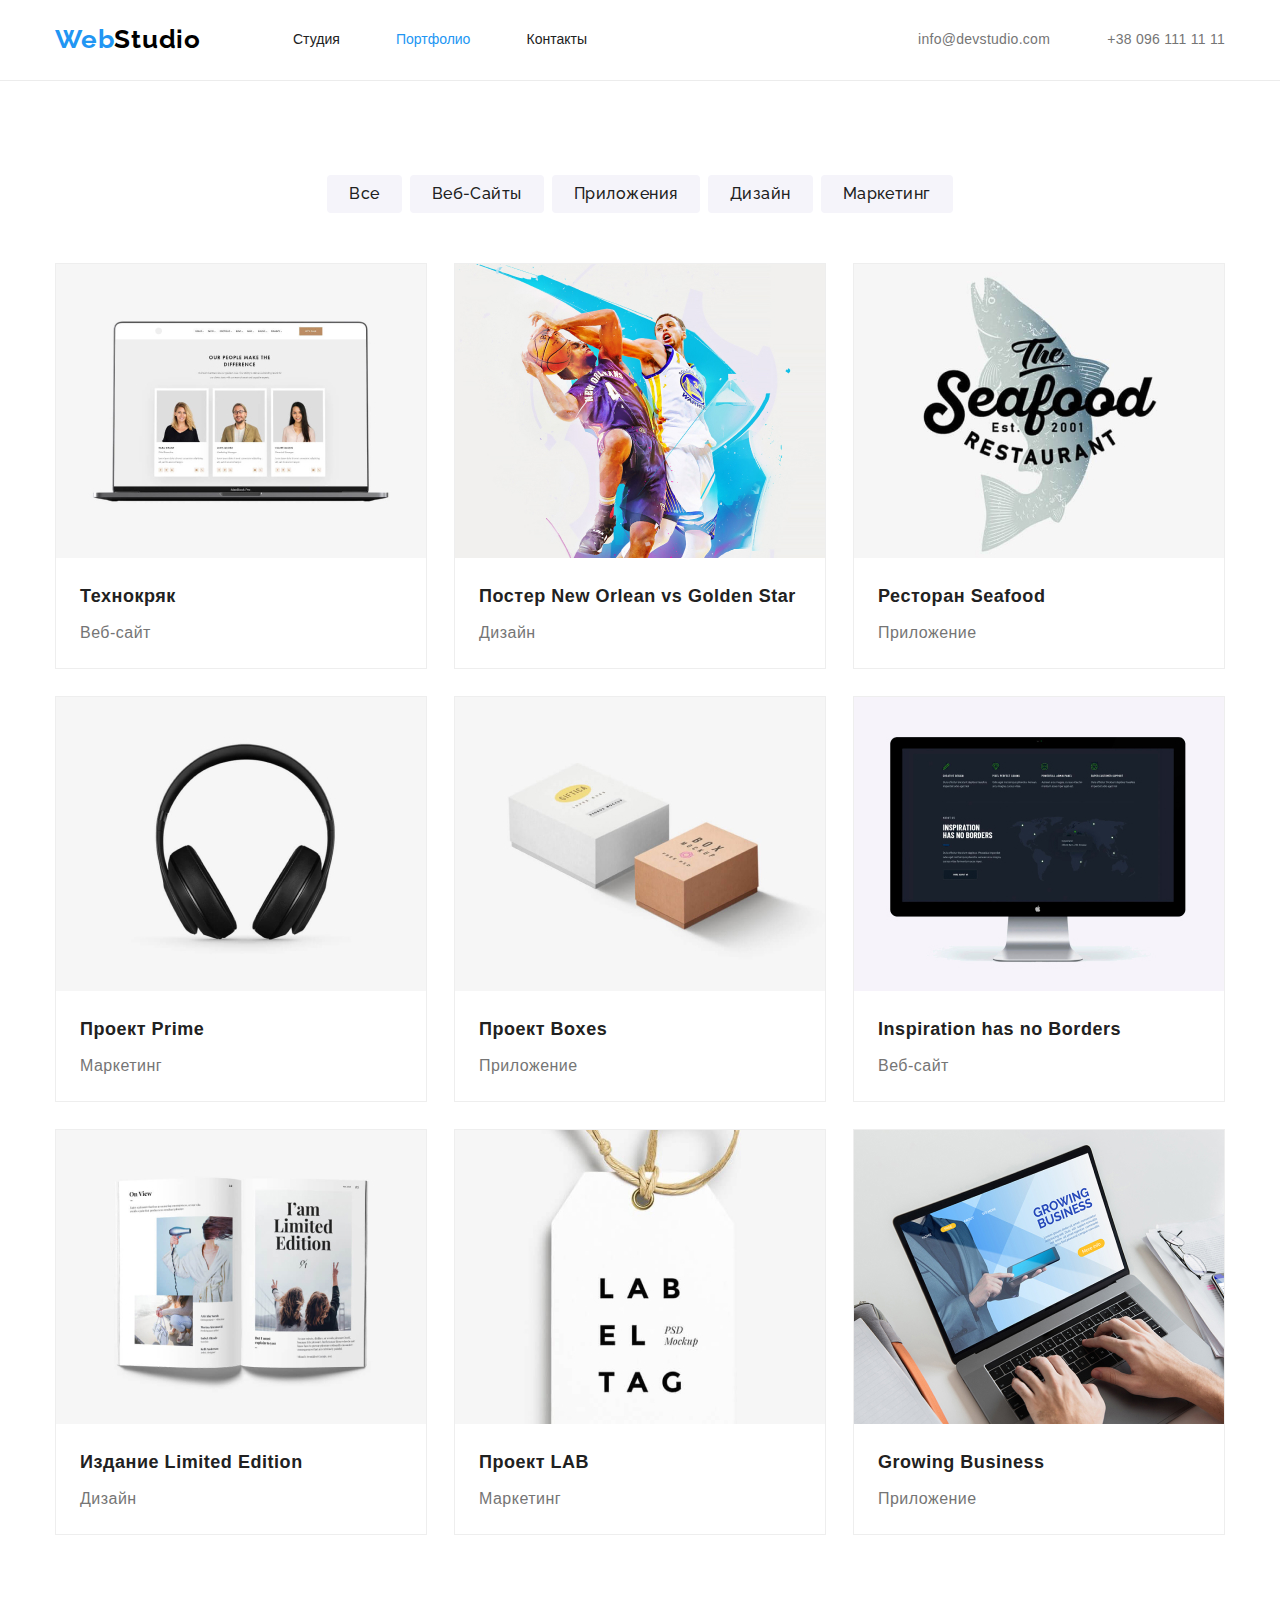
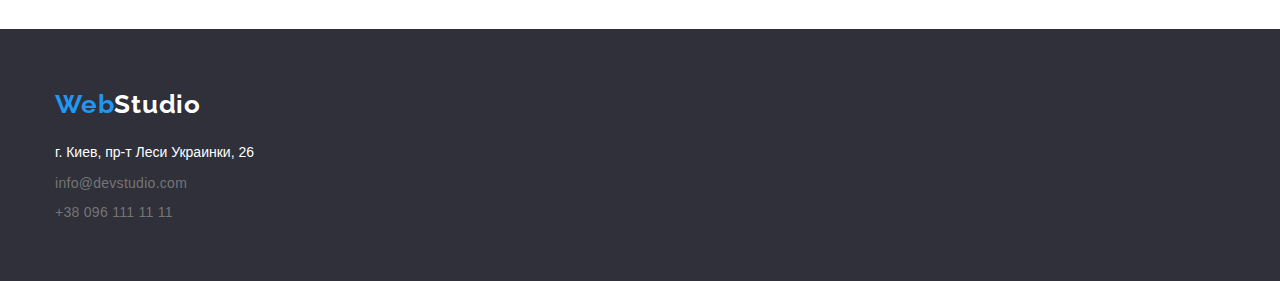
==== portfolio.html @ c19590d3 "Копировано с ДЗ № 3" ====
<!DOCTYPE html>
<html lang="ru">
    <head>
        <meta charset="UTF-8">
        <meta name="viewport" content="width=device-width, initial-scale=1.0">
        <title>Портфолио</title>
        <link rel="stylesheet" href="./css/normalize.css">
        <link rel="stylesheet" href="./css/style.css" />
        <link rel="preconnect" href="https://fonts.gstatic.com">
        <link href="https://fonts.googleapis.com/css2?family=Raleway:wght@700&display=swap" rel="stylesheet">
    </head>

    <body>

        <!--header-->
        
        <header>
            <div class="container header-container">
                <a href="./index.html" class="logo">Web<span class="logo-up">Studio</span></a>
                
                <nav>
                    <ul class="site-nav">
                        <li> <a href="./index.html" class="navigation">Студия</a> </li>
                        <li> <a href="./portfolio.html" class="navigation current">Портфолио</a> </li>
                        <li> <a href="#" class="navigation">Контакты</a> </li>
                    </ul>
                </nav>

                <address>
                    <ul class="site-contacts">
                        <li><a href="mailto:info@devstudio.com" class="contacts">info@devstudio.com</a></li>
                        <li><a href="tel:+380961111111" class="contacts">+38 096 111 11 11</a></li>
                    </ul>
                </address>
            </div>
        </header>

        <main>  

            <section>

                <div class="container portfolio">

                    <h4>Портфолио</h4>

                    <!--Кнопочки-->

                    <ul class="sorting">
                        <li><button type="button" class="sorting-button">Все</button></li>
                        <li><button type="button" class="sorting-button">Веб-Сайты</button></li>
                        <li><button type="button" class="sorting-button">Приложения</button></li>
                        <li><button type="button" class="sorting-button">Дизайн</button></li>
                        <li><button type="button" class="sorting-button">Маркетинг</button></li>
                    </ul>

                    <!--Проекты-->

                    <ul class="project">
                        <li>
                            <figure class="project-card">
                                <img src="./images/technocrack.jpg" alt="Технокряковая фотка">
                                <figcaption class="project-description">
                                    <p>Технокряк</p>
                                    <p class="project-type">Веб-сайт</p>
                                </figcaption>
                            </figure>
                        </li>
                        <li>
                            <figure class="project-card">
                                <img src="./images/poster-new-orlean-vs-golden-star.jpg" alt="Постер">
                                <figcaption class="project-description">
                                    <p>Постер New Orlean vs Golden Star</p>
                                    <p class="project-type">Дизайн</p>
                                </figcaption>
                            </figure>
                        </li>
                        <li>
                            <figure class="project-card">
                                <img src="./images/restaurant-seafood.jpg" alt="Лого ресторана">
                                <figcaption class="project-description">
                                    <p>Ресторан Seafood</p>
                                    <p class="project-type">Приложение</p>
                                </figcaption>
                            </figure>
                        </li>
                        <li>
                            <figure class="project-card">
                                <img src="./images/project-prime.jpg" alt="Фотка наушников">
                                <figcaption class="project-description">
                                    <p>Проект Prime</p>
                                    <p class="project-type">Маркетинг</p>
                                </figcaption>
                            </figure>
                        </li>
                        <li>
                            <figure class="project-card">
                                <img src="./images/project-boxes.jpg" alt="Коробочки">
                                <figcaption class="project-description">
                                    <p>Проект Boxes</p>
                                    <p class="project-type">Приложение</p>
                                </figcaption>
                            </figure>
                        </li>
                        <li>
                            <figure class="project-card">
                                <img src="./images/inspiration-has-no-borders.jpg" alt="Фото сайта">
                                <figcaption class="project-description">
                                    <p>Inspiration has no Borders</p>
                                    <p class="project-type">Веб-сайт</p>
                                </figcaption>
                            </figure>
                        </li>
                        <li>
                            <figure class="project-card">
                                <img src="./images/limited-edition-edition.jpg" alt="Фото книги">
                                <figcaption class="project-description">
                                    <p>Издание Limited Edition</p>
                                    <p class="project-type">Дизайн</p>
                                </figcaption>
                            </figure>
                        </li>
                        <li>
                            <figure class="project-card">
                                <img src="./images/project-lab.jpg" alt="Фотка бирки">
                                <figcaption class="project-description">
                                    <p>Проект LAB</p>
                                    <p class="project-type">Маркетинг</p>
                                </figcaption>
                            </figure>
                        </li>
                        <li>
                            <figure class="project-card">
                                <img src="./images/growing-business.jpg" alt="Фото приложения">
                                <figcaption class="project-description">
                                    <p>Growing Business</p>
                                    <p class="project-type">Приложение</p>
                                </figcaption>
                            </figure>
                        </li>
                    </ul>

                </div>
            </section>

        </main>

        <!--footer-->

        <footer>
            <div class="container">
                <a href="./index.html" class="logo">Web<span class="logo-down">Studio</span></a>
                <ul class="info-footer">
                    <li><a href="https://www.google.com.ua/maps/place/бульвар+Лесі+Українки,+26,+Київ" class="adress">г. Киев, пр-т Леси Украинки, 26</a></li>
                    <li><a href="mailto:info@devstudio.com" class="contacts">info@devstudio.com</a></li>
                    <li><a href="tel:+380961111111" class="contacts">+38 096 111 11 11</a></li>
                </ul>
            </div>
        </footer>

    </body>

</html>
---- css/style.css ----
* {
  padding: 0px;
  margin: 0px;
  border: none;
}

:root {
  --brand-color: #2196f3;
  --secondary-info-color: #757575;
  --main-text: #212121;
}

body {
  font-family: 'Roboto', sans-serif;
}

header {
  background-color: #fff;
  border-bottom: 1px solid #ececec;
}

footer {
  background-color: #2f303a;
  padding: 60px 0;
}

li {
  list-style-type: none;
}

nav {
  margin-left: 93px;
}

address {
  text-align: end;
}

div.container {
  width: 1170px;
  margin: 0 auto;
  padding-left: 15px;
  padding-right: 15px;
}

.header-container {
  padding-top: 24px;
  padding-bottom: 25px;
  margin-left: 15px;
  display: flex;
  align-items: center;
}

.site-nav {
  display: flex;
  width: 294px;
  justify-content: space-between;
}

.site-contacts {
  margin-left: 331px;
  display: flex;
  width: 307px;
  justify-content: space-between;
}

.logo {
  width: 145px;
  height: 31px;
  font-family: 'Raleway', sans-serif;
  color: var(--brand-color);
  font-style: normal;
  font-weight: bold;
  font-size: 26px;
  line-height: 1.2;
  letter-spacing: 0.03em;
}

.logo-up {
  color: #000;
}

.logo-down {
  color: #fff;
}

.navigation {
  color: #212121;
  font-style: normal;
  font-weight: 500;
  font-size: 14px;
  line-height: 16px;
}

.navigation:hover,
.navigation:focus,
.current {
  color: var(--brand-color);
}

.adress {
  color: #fff;
  font-style: normal;
  font-weight: 400;
  font-size: 14px;
  line-height: 24px;
}

.contacts {
  color: var(--secondary-info-color);
  font-style: normal;
  font-weight: 500;
  font-size: 14px;
  line-height: 16px;
  letter-spacing: 0.02em;
}

.contacts:hover,
.contacts:focus {
  color: var(--brand-color);
}

.section-1 {
  background-color: #2f303a;
  text-align: center;
  display: flex;
  padding-top: 200px;
}

.service-button {
  width: 200px;
  height: 50px;
  font-family: 'Roboto', sans-serif;
  font-weight: 700;
  font-size: 16px;
  line-height: 30px;
  text-align: center;
  letter-spacing: 0.06em;
  background-color: var(--brand-color);
  color: #fff;
  text-decoration: none;
  margin-top: 30px;
  margin-bottom: 200px;
  border-radius: 4px;
}

.section-2 {
  background-color: #fff;
  font-style: normal;
  font-weight: 400;
  font-size: 14px;
  line-height: 24px;
  letter-spacing: 0.03em;
  color: var(--secondary-info-color);
  padding-top: 94px;
  padding-bottom: 94px;
}

.quality-box {
  width: 270px;
}

.qualities {
  display: flex;
  justify-content: space-between;
  margin-bottom: 94px;
}

.img-1 {
  margin-top: 50px;
  display: flex;
  justify-content: space-between;
}

h1 {
  font-weight: 900;
  font-style: normal;
  font-size: 44px;
  line-height: 60px;
  color: #fff;
  text-transform: uppercase;
  letter-spacing: 0.06em;
  margin-top: 0px;
  margin-bottom: 0px;
  height: 120px;
}

h2 {
  font-style: bold;
  font-size: 36px;
  line-height: 42px;
  text-align: center;
  color: var(--main-text);
}

h3 {
  font-weight: 700;
  font-size: 14px;
  line-height: 16px;
  text-align: left;
  vertical-align: top;
  color: var(--main-text);
  margin: 0px;
  margin-bottom: 10px;
}

h4 {
  display: none;
}

.section-3 {
  background: #f5f4fa;
  font-size: 16px;
  line-height: 19px;
  vertical-align: top;
  font-style: normal;
  padding: 94px 0;
}

.names {
  color: var(--main-text);
  text-align: center;
  margin-top: 30px;
}

.position {
  color: var(--secondary-info-color);
  text-align: center;
  margin-top: 10px;
}

.team-card {
  width: 270px;
  background: white;
  padding-bottom: 30px;
}

.info-footer {
  margin-top: 20px;
  width: 231px;
  height: 81px;
  display: flex;
  flex-direction: column;
  justify-content: space-between;
}

.portfolio {
  padding: 94px 0px;
}

.sorting {
  display: flex;
  justify-content: center;
}

.sorting-button {
  height: 38px;
  padding: 6px 22px;
  color: var(--main-text);
  font-family: 'Raleway', sans-serif;
  background-color: #f5f4fa;
  font-style: normal;
  font-weight: 500;
  font-size: 16px;
  line-height: 26px;
  text-align: center;
  letter-spacing: 0.03em;
  margin: 0 4px;
  border-radius: 4px;
}

.sorting-button:hover,
.sorting-button:focus {
  color: #fff;
  background-color: var(--brand-color);
}

.project {
  margin-top: 50px;
  height: 1272px;
  display: flex;
  flex-wrap: wrap;
  justify-content: space-between;
  align-content: space-between;
  color: var(--main-text);
  font-style: normal;
  font-weight: 700;
  font-size: 18px;
  line-height: 2;
  letter-spacing: 0.03em;
}

.project-card {
  width: 370px;
  height: 404px;
  border: 1px solid #eee;
}

.project-type {
  color: var(--secondary-info-color);
  font-weight: 400;
  font-size: 16px;
  line-height: 1.87;
  letter-spacing: 0.03em;
}

.project-description {
  display: flex;
  flex-direction: column;
  justify-content: space-between;
  padding: 20px 24px;
  width: 322px;
  height: 70px;
}
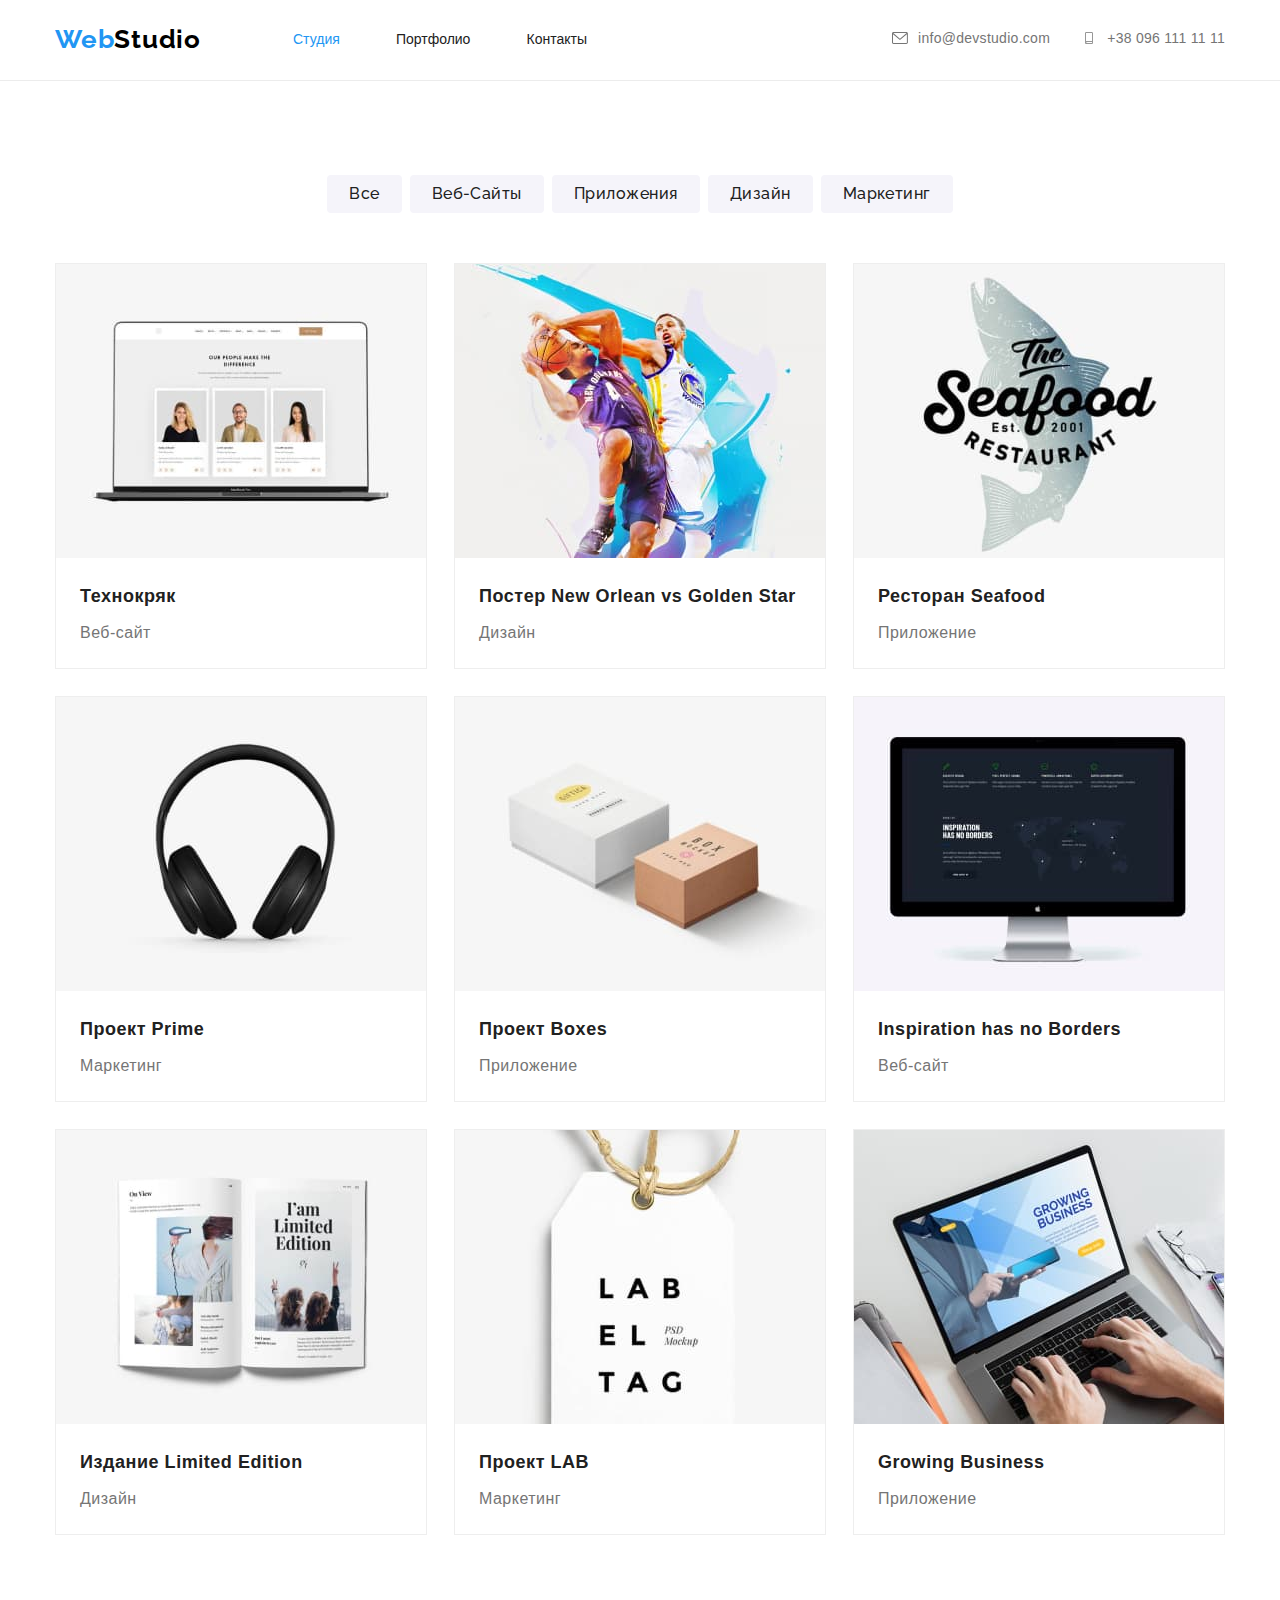
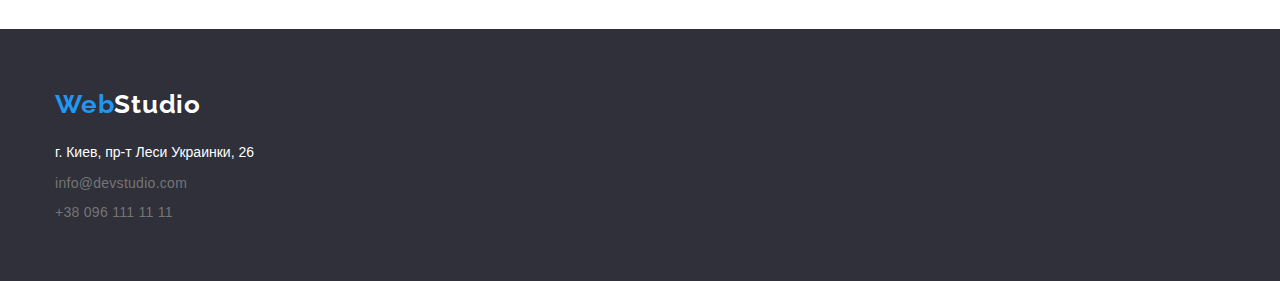
==== commit bf91bf78: "Подправлены адреса" ====
--- a/portfolio.html
+++ b/portfolio.html
@@ -16,20 +16,35 @@
         
         <header>
             <div class="container header-container">
-                <a href="./index.html" class="logo">Web<span class="logo-up">Studio</span></a>
-                
-                <nav>
-                    <ul class="site-nav">
-                        <li> <a href="./index.html" class="navigation">Студия</a> </li>
-                        <li> <a href="./portfolio.html" class="navigation current">Портфолио</a> </li>
+        
+                <nav class="site-nav">
+                    <a href="./index.html" class="logo">Web<span class="logo-up">Studio</span></a>
+        
+                    <ul class="site-nav-list">
+                        <li> <a href="./index.html" class="navigation current">Студия</a> </li>
+                        <li> <a href="./portfolio.html" class="navigation">Портфолио</a> </li>
                         <li> <a href="#" class="navigation">Контакты</a> </li>
                     </ul>
                 </nav>
-
+        
                 <address>
                     <ul class="site-contacts">
-                        <li><a href="mailto:info@devstudio.com" class="contacts">info@devstudio.com</a></li>
-                        <li><a href="tel:+380961111111" class="contacts">+38 096 111 11 11</a></li>
+                        <li>
+                            <a href="mailto:info@devstudio.com" class="contacts">
+                                <svg class="contact-icon">
+                                    <use href="./images/icons.svg#icon-envelope"></use>
+                                </svg>
+                                info@devstudio.com
+                            </a>
+                        </li>
+                        <li>
+                            <a href="tel:+380961111111" class="contacts">
+                                <svg class="contact-icon">
+                                    <use href="./images/icons.svg#icon-smartphone"></use>
+                                </svg>
+                                +38 096 111 11 11
+                            </a>
+                        </li>
                     </ul>
                 </address>
             </div>
--- a/css/style.css
+++ b/css/style.css
@@ -8,6 +8,7 @@
   --brand-color: #2196f3;
   --secondary-info-color: #757575;
   --main-text: #212121;
+  --icon-color: #afb1b8;
 }
 
 body {
@@ -26,10 +27,6 @@
 
 li {
   list-style-type: none;
-}
-
-nav {
-  margin-left: 93px;
 }
 
 address {
@@ -48,19 +45,25 @@
   padding-bottom: 25px;
   margin-left: 15px;
   display: flex;
+  justify-content: space-between;
   align-items: center;
 }
 
 .site-nav {
   display: flex;
+  align-items: center;
+}
+
+.site-nav-list {
+  display: flex;
   width: 294px;
   justify-content: space-between;
 }
 
 .site-contacts {
-  margin-left: 331px;
-  display: flex;
-  width: 307px;
+  min-width: 333px;
+  display: flex;
+  align-items: center;
   justify-content: space-between;
 }
 
@@ -74,6 +77,7 @@
   font-size: 26px;
   line-height: 1.2;
   letter-spacing: 0.03em;
+  margin-right: 93px;
 }
 
 .logo-up {
@@ -113,6 +117,16 @@
   font-size: 14px;
   line-height: 16px;
   letter-spacing: 0.02em;
+  display: inline-flex;
+  align-items: center;
+}
+
+.contact-icon {
+  display: inline-flex;
+  height: 12px;
+  width: 16px;
+  fill: currentColor;
+  margin-right: 10px;
 }
 
 .contacts:hover,
@@ -120,8 +134,24 @@
   color: var(--brand-color);
 }
 
+.overlay {
+  background-color: #2f303a;
+  min-height: 600px;
+  max-width: 1600px;
+  margin-left: auto;
+  margin-right: auto;
+  background-image: linear-gradient(
+      to right,
+      rgba(47, 48, 58, 0.4),
+      rgba(47, 48, 58, 0.4)
+    ),
+    url(../images/main.jpg);
+  background-position: 50% 50%;
+  background-size: cover;
+  background-repeat: no-repeat;
+}
+
 .section-1 {
-  background-color: #2f303a;
   text-align: center;
   display: flex;
   padding-top: 200px;
@@ -164,6 +194,47 @@
   display: flex;
   justify-content: space-between;
   margin-bottom: 94px;
+}
+
+.qualities h3 {
+  text-transform: uppercase;
+}
+
+.quality-box::before {
+  display: block;
+  border-radius: 4px;
+  content: '';
+  background-color: #f5f4fa;
+  min-height: 120px;
+  margin-bottom: 30px;
+}
+
+.antenna::before {
+  background-image: url(../images/antenna.svg);
+  background-size: 70px 70px;
+  background-position: 50% 50%;
+  background-repeat: no-repeat;
+}
+
+.clock::before {
+  background-image: url(../images/clock.svg);
+  background-size: 70px 70px;
+  background-position: 50% 50%;
+  background-repeat: no-repeat;
+}
+
+.diagram::before {
+  background-image: url(../images/diagram.svg);
+  background-size: 70px 70px;
+  background-position: 50% 50%;
+  background-repeat: no-repeat;
+}
+
+.astronaut::before {
+  background-image: url(../images/astronaut.svg);
+  background-size: 70px 70px;
+  background-position: 50% 50%;
+  background-repeat: no-repeat;
 }
 
 .img-1 {
@@ -217,6 +288,36 @@
   padding: 94px 0;
 }
 
+.section-4 {
+  padding: 94px 0;
+}
+
+.client-list {
+  margin-top: 50px;
+  display: flex;
+  justify-content: space-between;
+}
+
+.client-link {
+  display: flex;
+  justify-content: center;
+  width: 170px;
+  height: 90px;
+  color: var(--icon-color);
+  border: 1px solid currentColor;
+  border-radius: 4px;
+}
+
+.client-link:hover,
+.client-link:focus {
+  color: var(--brand-color);
+  fill: currentColor;
+}
+
+.client-logo {
+  fill: currentColor;
+}
+
 .names {
   color: var(--main-text);
   text-align: center;
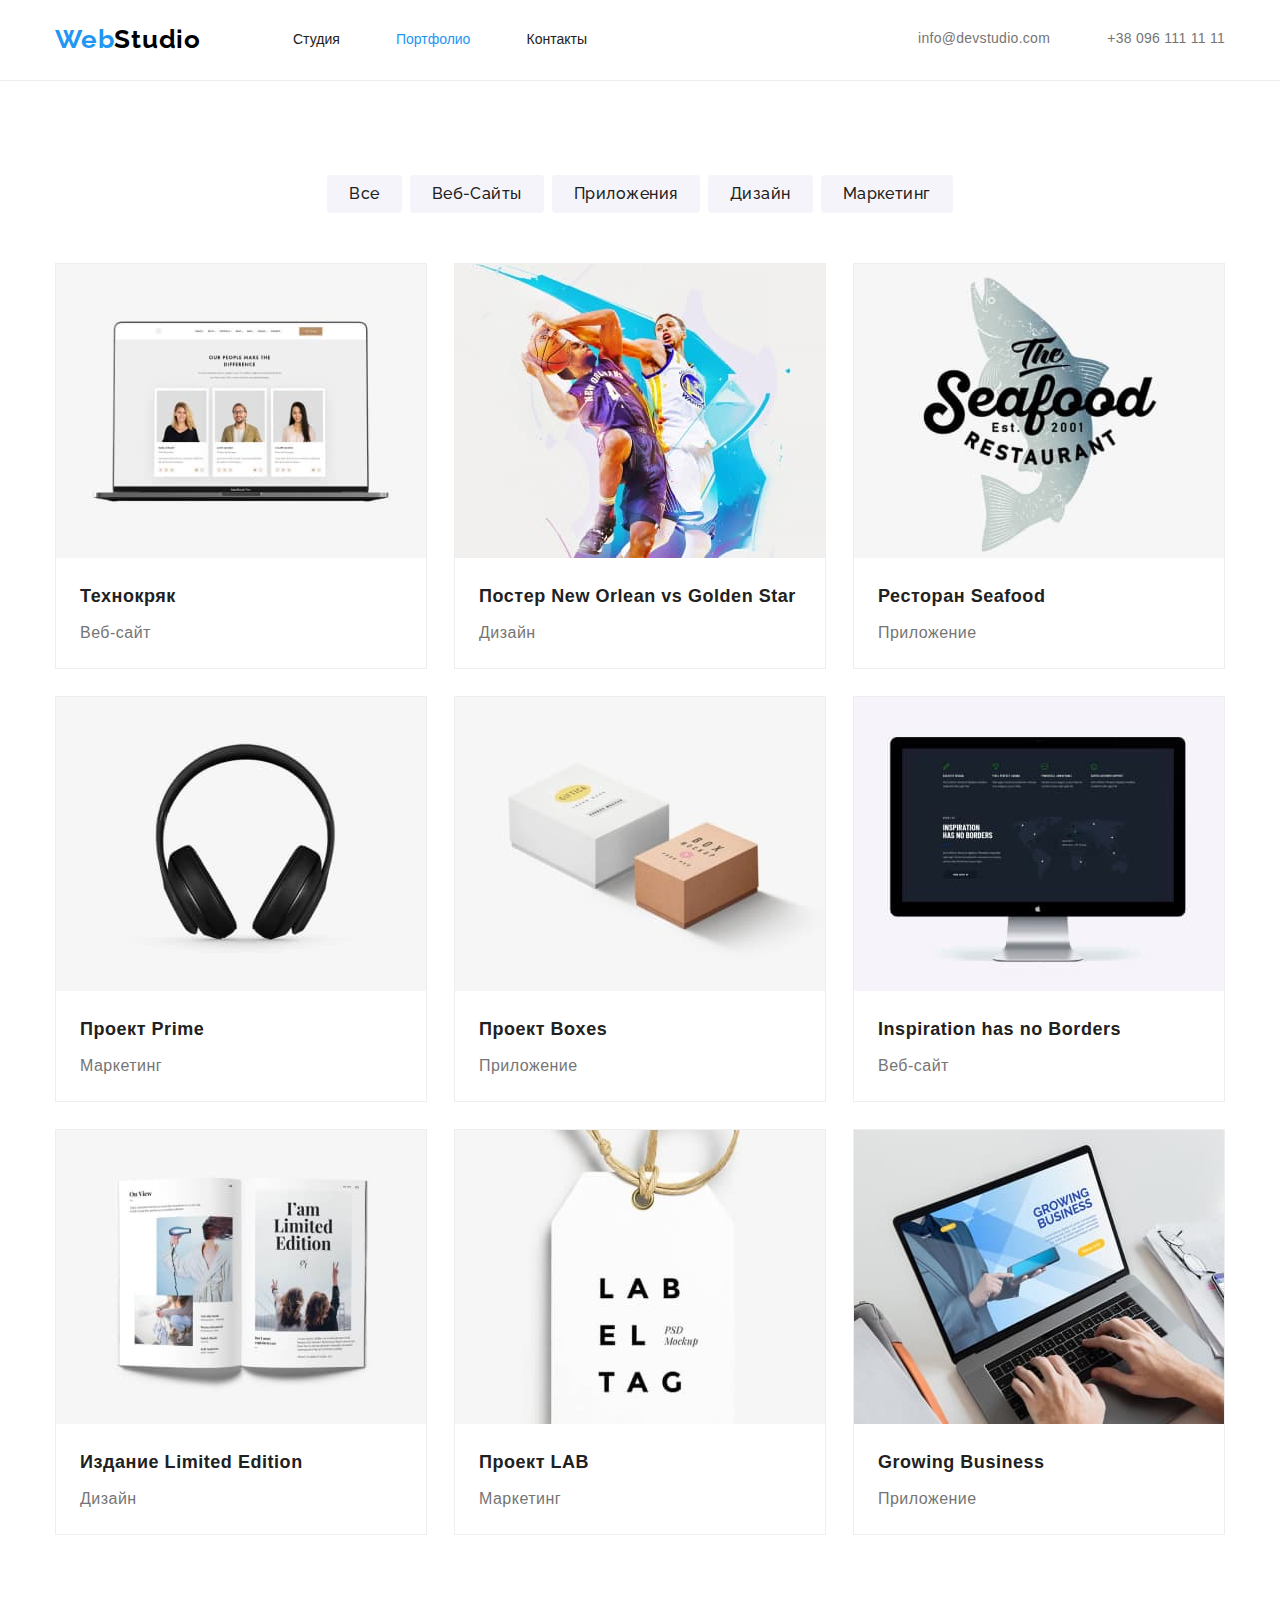
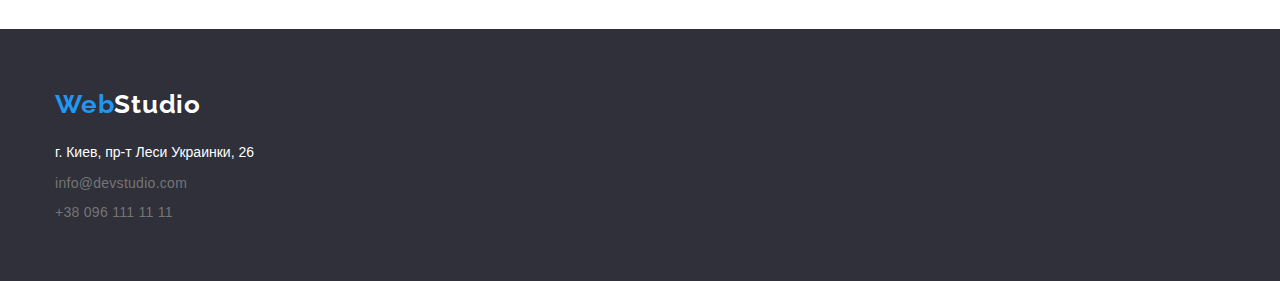
==== commit adc710e2: "Иконки качеств и ссылки в "наша команда"" ====
--- a/portfolio.html
+++ b/portfolio.html
@@ -21,8 +21,8 @@
                     <a href="./index.html" class="logo">Web<span class="logo-up">Studio</span></a>
         
                     <ul class="site-nav-list">
-                        <li> <a href="./index.html" class="navigation current">Студия</a> </li>
-                        <li> <a href="./portfolio.html" class="navigation">Портфолио</a> </li>
+                        <li> <a href="./index.html" class="navigation">Студия</a> </li>
+                        <li> <a href="./portfolio.html" class="navigation current">Портфолио</a> </li>
                         <li> <a href="#" class="navigation">Контакты</a> </li>
                     </ul>
                 </nav>
--- a/css/style.css
+++ b/css/style.css
@@ -200,7 +200,23 @@
   text-transform: uppercase;
 }
 
-.quality-box::before {
+.quality-icon-box {
+  display: flex;
+  align-content: center;
+  justify-content: center;
+  border-radius: 4px;
+  background-color: #f5f4fa;
+  padding-top: 25px;
+  padding-bottom: 25px;
+  margin-bottom: 30px;
+}
+
+.quality-icon {
+  width: 70px;
+  height: 70px;
+}
+
+/*.quality-box::before {
   display: block;
   border-radius: 4px;
   content: '';
@@ -235,7 +251,7 @@
   background-size: 70px 70px;
   background-position: 50% 50%;
   background-repeat: no-repeat;
-}
+}*/
 
 .img-1 {
   margin-top: 50px;
@@ -336,6 +352,35 @@
   padding-bottom: 30px;
 }
 
+.social-link-list {
+  padding: 0px 32px;
+  margin-top: 16px;
+  display: flex;
+  justify-content: space-between;
+}
+
+.social-link {
+  display: inline-flex;
+  justify-content: center;
+  align-items: center;
+  color: var(--icon-color);
+  width: 44px;
+  height: 44px;
+  border-radius: 50%;
+}
+
+.social-link:hover,
+.social-link:focus {
+  background-color: var(--brand-color);
+  color: white;
+}
+
+.social-link-icon {
+  width: 20px;
+  height: 20px;
+  fill: currentColor;
+}
+
 .info-footer {
   margin-top: 20px;
   width: 231px;
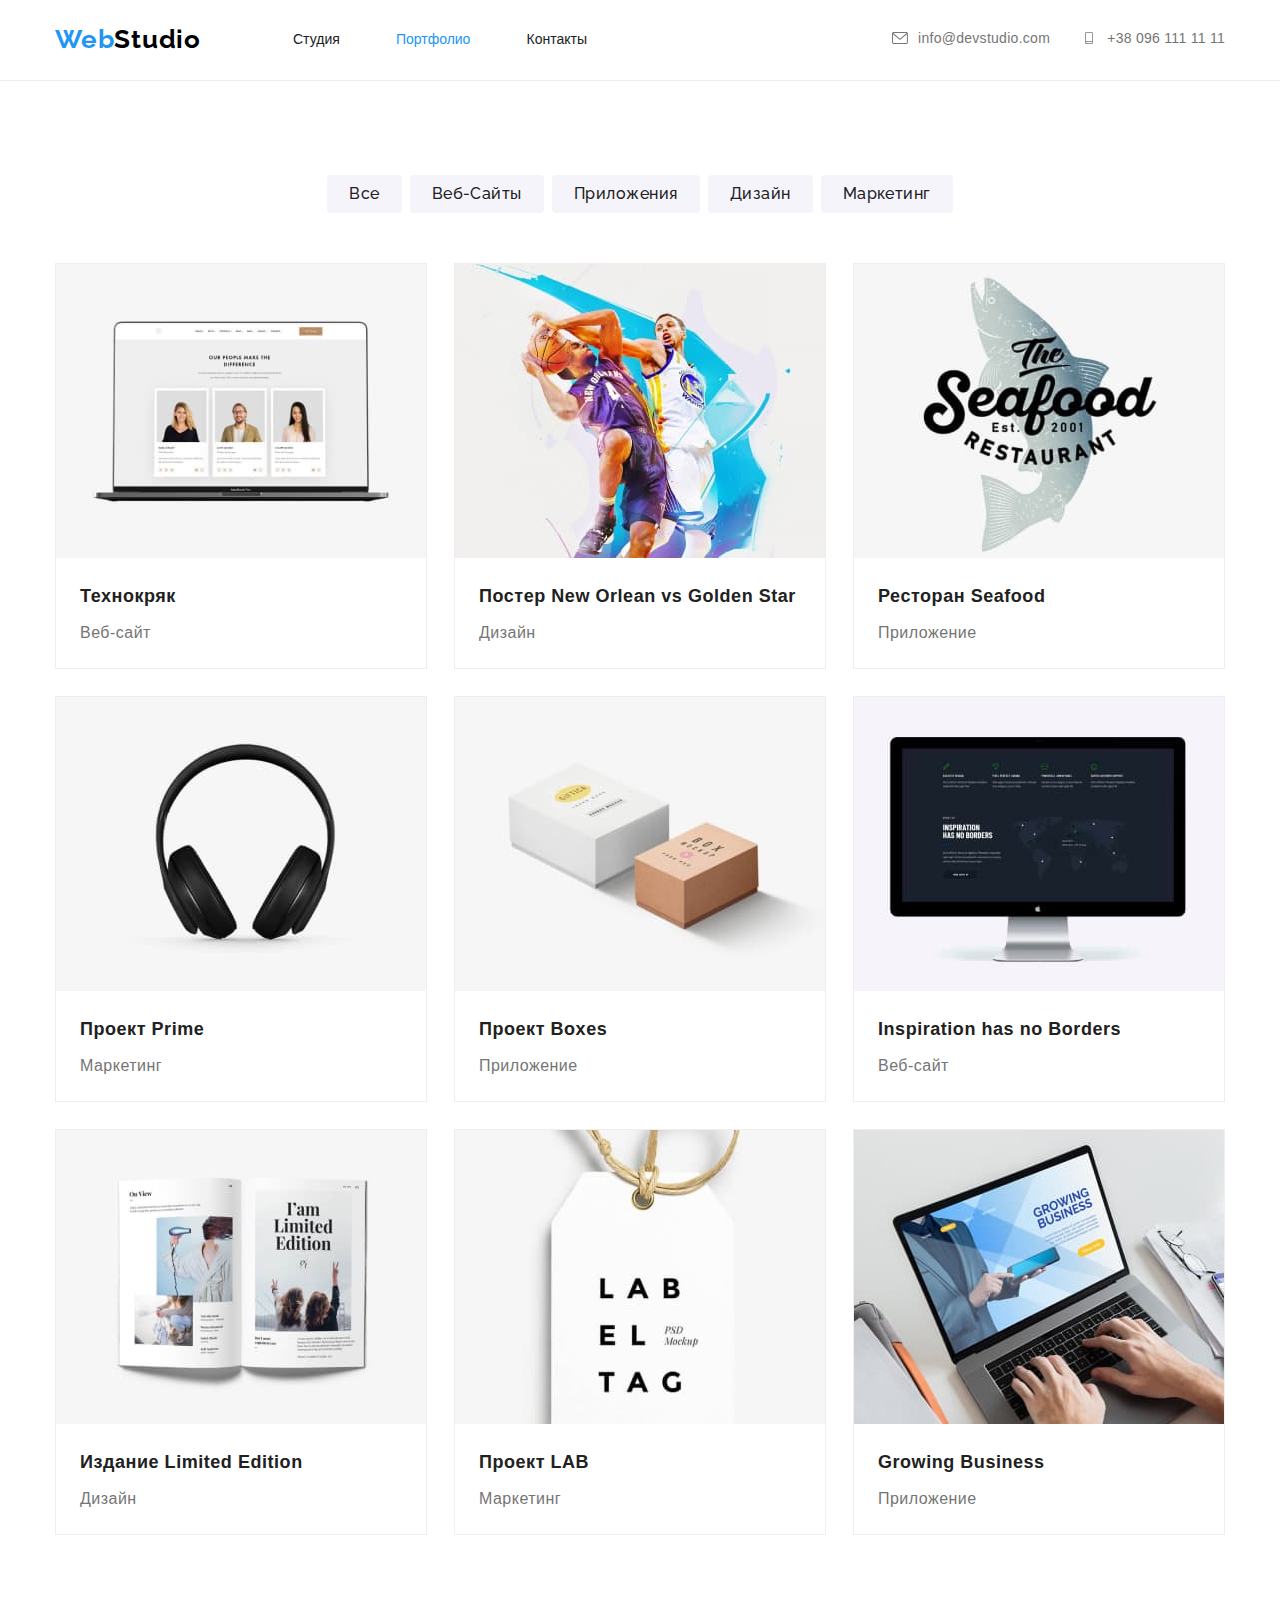
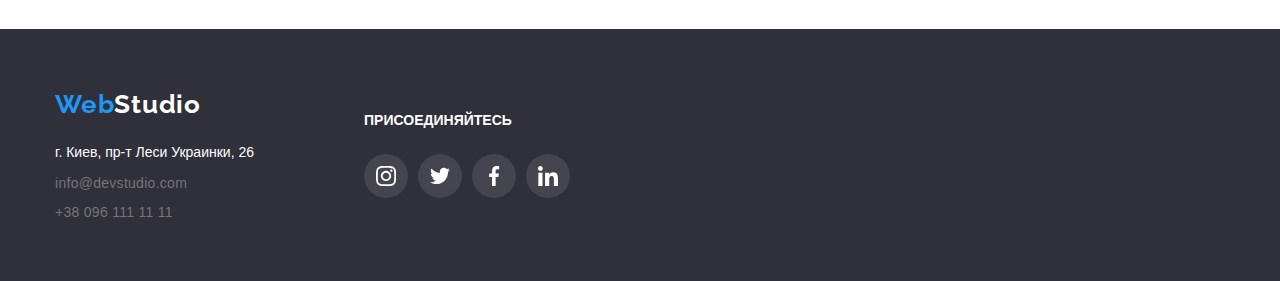
==== commit 6f7e9f5a: "Сделаны все иконки из спрайты" ====
--- a/portfolio.html
+++ b/portfolio.html
@@ -32,7 +32,7 @@
                         <li>
                             <a href="mailto:info@devstudio.com" class="contacts">
                                 <svg class="contact-icon">
-                                    <use href="./images/icons.svg#icon-envelope"></use>
+                                    <use href="./images/icons.svg#envelope"></use>
                                 </svg>
                                 info@devstudio.com
                             </a>
@@ -40,7 +40,7 @@
                         <li>
                             <a href="tel:+380961111111" class="contacts">
                                 <svg class="contact-icon">
-                                    <use href="./images/icons.svg#icon-smartphone"></use>
+                                    <use href="./images/icons.svg#smartphone"></use>
                                 </svg>
                                 +38 096 111 11 11
                             </a>
@@ -162,14 +162,53 @@
         <!--footer-->
 
         <footer>
-            <div class="container">
-                <a href="./index.html" class="logo">Web<span class="logo-down">Studio</span></a>
-                <ul class="info-footer">
-                    <li><a href="https://www.google.com.ua/maps/place/бульвар+Лесі+Українки,+26,+Київ" class="adress">г. Киев, пр-т Леси Украинки, 26</a></li>
-                    <li><a href="mailto:info@devstudio.com" class="contacts">info@devstudio.com</a></li>
-                    <li><a href="tel:+380961111111" class="contacts">+38 096 111 11 11</a></li>
-                </ul>
+            <div class="container footer">
+                <div>
+                    <a href="./index.html" class="logo">Web<span class="logo-down">Studio</span></a>
+                    <ul class="info-footer">
+                        <li><a href="https://www.google.com.ua/maps/place/бульвар+Лесі+Українки,+26,+Київ" class="adress">г.
+                                Киев, пр-т Леси Украинки, 26</a></li>
+                        <li><a href="mailto:info@devstudio.com" class="contacts">info@devstudio.com</a></li>
+                        <li><a href="tel:+380961111111" class="contacts">+38 096 111 11 11</a></li>
+                    </ul>
+                </div>
+        
+                <div class="social-footer">
+                    <h3>Присоединяйтесь</h3>
+        
+                    <ul class="f-list social-link-list">
+                        <li>
+                            <a href="#" class="f social-link">
+                                <svg class="social-link-icon">
+                                    <use href="./images/icons.svg#instagram"></use>
+                                </svg>
+                            </a>
+                        </li>
+                        <li>
+                            <a href="#" class="social-link f">
+                                <svg class="social-link-icon">
+                                    <use href="./images/icons.svg#twitter"></use>
+                                </svg>
+                            </a>
+                        </li>
+                        <li>
+                            <a href="#" class="f social-link">
+                                <svg class="social-link-icon">
+                                    <use href="./images/icons.svg#facebook"></use>
+                                </svg>
+                            </a>
+                        </li>
+                        <li>
+                            <a href="#" class="f social-link">
+                                <svg class="social-link-icon">
+                                    <use href="./images/icons.svg#linkedin"></use>
+                                </svg>
+                            </a>
+                        </li>
+                    </ul>
+                </div>
             </div>
+        
         </footer>
 
     </body>
--- a/css/style.css
+++ b/css/style.css
@@ -381,6 +381,14 @@
   fill: currentColor;
 }
 
+.footer {
+  display: flex;
+}
+
+.footer-container {
+  display: flex;
+}
+
 .info-footer {
   margin-top: 20px;
   width: 231px;
@@ -388,6 +396,35 @@
   display: flex;
   flex-direction: column;
   justify-content: space-between;
+}
+
+.social-footer {
+  display: flex;
+  flex-direction: column;
+  justify-content: center;
+  margin-left: 70px;
+}
+
+.social-footer > h3 {
+  color: white;
+  text-transform: uppercase;
+  width: 206px;
+}
+
+.footer-social-link-list {
+  margin-top: 20px;
+  display: flex;
+  justify-content: space-between;
+}
+
+.f {
+  color: white;
+  background-color: #44454e;
+  padding: 0;
+}
+
+.f-list {
+  padding: 0;
 }
 
 .portfolio {
